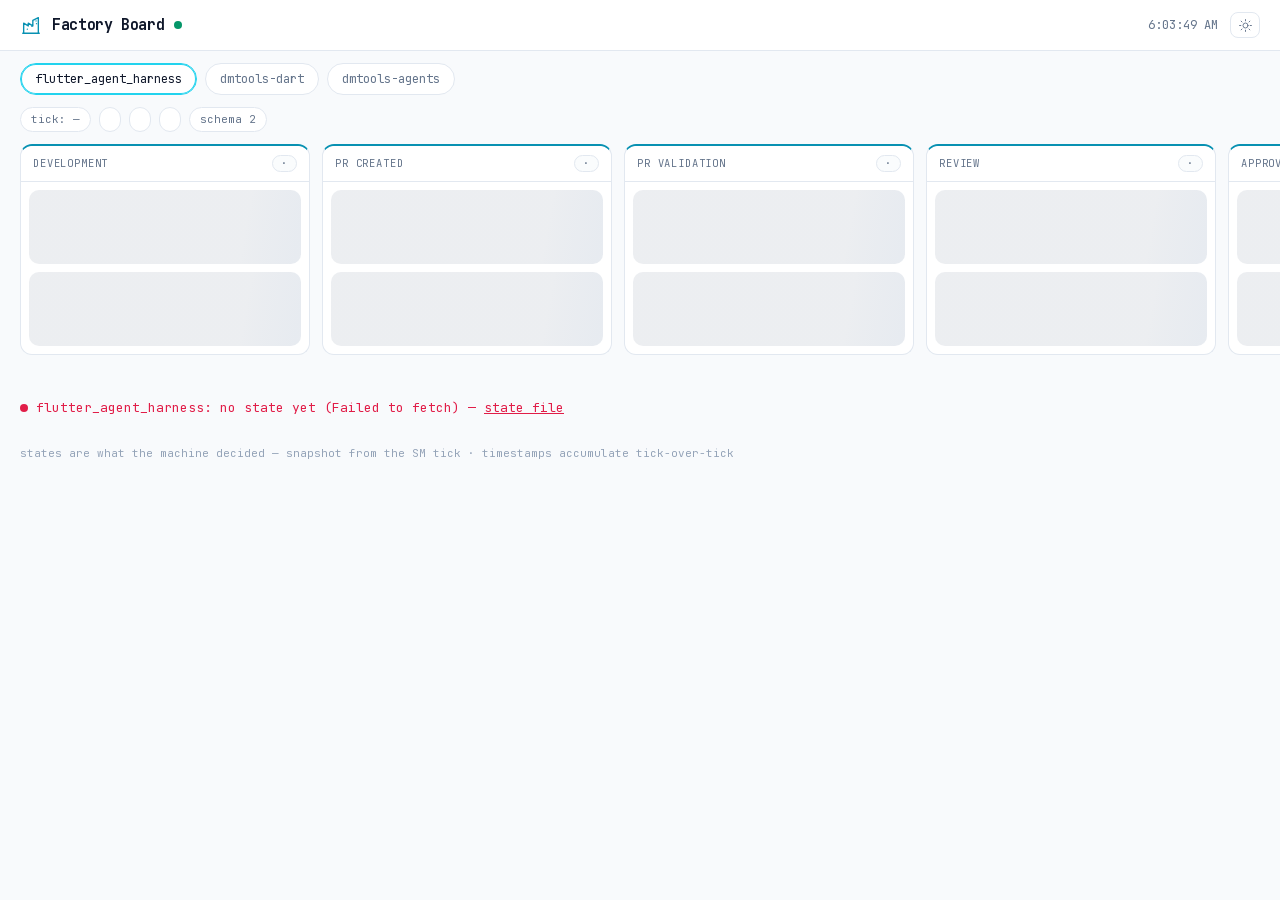
==== index.html @ 37149073 "Import Factory Board v3 from dmtools-agents (site/factory) Static zero-build board for the SM machin" ====
<!DOCTYPE html>
<html lang="en" data-theme="dark">
<head>
  <meta charset="UTF-8">
  <meta name="viewport" content="width=device-width, initial-scale=1.0">
  <title>Factory Board</title>
  <!--
    Factory Board v3 (owner 2026-10-03) — deploy anywhere (GitHub Pages,
    Cloudflare Pages, fa1.dev). Zero build, zero tokens: the board reads
    factory-state snapshots published by each factory's SM tick to its
    repo's `factory-data` branch (raw.githubusercontent CDN links).
    Schema 1, schema 2 and the v3 additions (card history, backlog,
    optional tokens) all render — additive schema, old snapshots never
    break it.

    v3 surfaces: readable per-lane summaries + progress bars, a click-to-
    open details drawer (state history, per-state timings, per-leg token
    table), and the issue backlog lanes fed by the same snapshots.

    v4 value stream (gh-769): the drawer's history renders as a phase rail
    (rework rounds collapse: 'PR created ×3', first pass vs rework time),
    validating splits CI wall-time from queue wait (checks.runStartedAt),
    every card names what happens next / what's blocking, token totals
    show on cards, and a board-level value-stream strip aggregates phases,
    rework and token spend. Stale snapshots announce themselves.

    DEPLOY:
      1. Copy this folder.
      2. Edit config.js — factories[] + lanes + backlogColumns (all knobs
         live there).
      3. Style: edit styles.css :root variables (or data-theme overrides).

    DEV: append ?fixture=visual-check/fixture.json to render a bundled
    sample snapshot (deterministic visual-check screenshots, no network);
    ?drawer=pr-817 deep-links the details drawer.
  -->
  <script>
    (function () {
      try {
        var t = new URLSearchParams(location.search).get('theme');
        if (t !== 'light' && t !== 'dark') {
          t = localStorage.getItem('fb-theme') ||
              (matchMedia('(prefers-color-scheme: light)').matches ? 'light' : 'dark');
        }
        document.documentElement.setAttribute('data-theme', t);
      } catch (e) {}
    })();
  </script>
  <link rel="stylesheet" href="styles.css">
</head>
<body>
  <header class="topbar">
    <div class="brand">
      <span class="logo" id="brand-logo" aria-hidden="true">
        <svg viewBox="0 0 24 24" width="22" height="22" fill="none"
             stroke="currentColor" stroke-width="1.5" stroke-linecap="round"
             stroke-linejoin="round">
          <path d="M3 21h18"></path>
          <path d="M4 21V10l5 3V10l5 3V7l6-3v17"></path>
          <path d="M17.5 7.5v0"></path>
          <circle cx="8" cy="16.5" r=".75" fill="currentColor" stroke="none"></circle>
          <circle cx="13" cy="13.5" r=".75" fill="currentColor" stroke="none"></circle>
          <circle cx="18" cy="10.5" r=".75" fill="currentColor" stroke="none"></circle>
        </svg>
      </span>
      <h1 id="brand-title">Factory Board</h1>
      <span class="live" id="live-dot" title="auto-refresh"></span>
    </div>
    <div class="topbar-right">
      <span class="clock" id="clock">—</span>
      <button class="theme-btn" id="theme-btn" title="toggle theme" aria-label="toggle theme">
        <svg class="icon-sun" viewBox="0 0 24 24" width="15" height="15" fill="none"
             stroke="currentColor" stroke-width="1.5" stroke-linecap="round">
          <circle cx="12" cy="12" r="4"></circle>
          <path d="M12 2.5v2M12 19.5v2M2.5 12h2M19.5 12h2M5 5l1.4 1.4M17.6 17.6L19 19M19 5l-1.4 1.4M6.4 17.6L5 19"></path>
        </svg>
        <svg class="icon-moon" viewBox="0 0 24 24" width="15" height="15" fill="none"
             stroke="currentColor" stroke-width="1.5" stroke-linecap="round"
             stroke-linejoin="round">
          <path d="M20.5 14.5A8.5 8.5 0 0 1 9.5 3.5a8.5 8.5 0 1 0 11 11z"></path>
        </svg>
      </button>
    </div>
  </header>

  <nav class="factory-tabs" id="factory-tabs" aria-label="factories"></nav>

  <main id="board">
    <section class="statusline" id="statusline" hidden>
      <span class="pill" id="tick-pill">tick: —</span>
      <span class="pill" id="counts-pill"></span>
      <span class="pill" id="backlog-pill"></span>
      <span class="pill" id="cost-pill" hidden title="model spend (14d)"></span>
      <span class="pill" id="repo-pill"></span>
      <span class="pill" id="schema-pill">schema 2</span>
    </section>
    <div class="lanes" id="lanes"></div>
    <section class="flow" id="flow" aria-label="value stream"></section>
    <section class="backlog" id="backlog" aria-label="issue backlog"></section>
    <p class="error" id="error" hidden></p>
  </main>

  <div class="drawer-backdrop" id="drawer-backdrop" hidden></div>
  <aside class="drawer" id="drawer" hidden aria-label="details drawer"
         role="dialog" aria-modal="false"></aside>

  <footer class="foot">
    <span id="foot-note">states are what the machine decided — snapshot from the SM tick · timestamps accumulate tick-over-tick</span>
  </footer>

  <script src="config.js"></script>
  <script src="steps.js"></script>
  <script src="flow.js"></script>
  <script src="app.js"></script>
</body>
</html>
---- styles.css ----
/* cyrillic-ext */
    @font-face { font-family: 'JetBrains Mono'; font-style: normal; font-weight: 400 800; font-display: swap;
      src: url([data-uri]) format('woff2');
      unicode-range: U+0460-052F, U+1C80-1C8A, U+20B4, U+2DE0-2DFF, U+A640-A69F, U+FE2E-FE2F; }
    /* cyrillic */
    @font-face { font-family: 'JetBrains Mono'; font-style: normal; font-weight: 400 800; font-display: swap;
      src: url([data-uri]) format('woff2');
      unicode-range: U+0301, U+0400-045F, U+0490-0491, U+04B0-04B1, U+2116; }
    /* greek */
    @font-face { font-family: 'JetBrains Mono'; font-style: normal; font-weight: 400 800; font-display: swap;
      src: url([data-uri]) format('woff2');
      unicode-range: U+0370-0377, U+037A-037F, U+0384-038A, U+038C, U+038E-03A1, U+03A3-03FF; }
    /* vietnamese */
    @font-face { font-family: 'JetBrains Mono'; font-style: normal; font-weight: 400 800; font-display: swap;
      src: url([data-uri]) format('woff2');
      unicode-range: U+0102-0103, U+0110-0111, U+0128-0129, U+0168-0169, U+01A0-01A1, U+01AF-01B0, U+0300-0301, U+0303-0304, U+0308-0309, U+0323, U+0329, U+1EA0-1EF9, U+20AB; }
    /* latin-ext */
    @font-face { font-family: 'JetBrains Mono'; font-style: normal; font-weight: 400 800; font-display: swap;
      src: url([data-uri]) format('woff2');
      unicode-range: U+0100-02BA, U+02BD-02C5, U+02C7-02CC, U+02CE-02D7, U+02DD-02FF, U+0304, U+0308, U+0329, U+1D00-1DBF, U+1E00-1E9F, U+1EF2-1EFF, U+2020, U+20A0-20AB, U+20AD-20C0, U+2113, U+2C60-2C7F, U+A720-A7FF; }
    /* latin */
    @font-face { font-family: 'JetBrains Mono'; font-style: normal; font-weight: 400 800; font-display: swap;
      src: url([data-uri]) format('woff2');
      unicode-range: U+0000-00FF, U+0131, U+0152-0153, U+02BB-02BC, U+02C6, U+02DA, U+02DC, U+0304, U+0308, U+0329, U+2000-206F, U+20AC, U+2122, U+2191, U+2193, U+2212, U+2215, U+FEFF, U+FFFD; }
/* Factory Board v2 — style. Design tokens mirror site/index.html (the
   slate palette, JetBrains Mono, pill radii): the board is part of the
   same product. Customize ONLY the :root variables (and the
   data-theme="light" overrides) to restyle for your site. */

:root, :root[data-theme="dark"] {
  --bg: #020617;
  --panel: rgba(15, 23, 42, 0.5);
  --panel-solid: #0f172a;
  --panel-2: rgba(15, 23, 42, 0.22);
  --text: #ffffff;
  --muted: #94a3b8;
  --dim: #475569;
  --line: #1e293b;
  --line-2: #334155;
  --accent: #22d3ee;

  --ok: #34d399;
  --bad: #fb7185;
  --run: #fbbf24;

  /* pipeline stage colors (mini timeline dots) */
  --st-dev: #22d3ee;
  --st-pr: #94a3b8;
  --st-rev: #a78bfa;
  --st-app: #fbbf24;
  --st-val: #fb923c;
  --st-mrg: #34d399;

  --card-shadow: 0 1px 3px rgba(0, 0, 0, .5);
  --sk: rgba(148, 163, 184, .08);
}
:root[data-theme="light"] {
  --bg: #f8fafc;
  --panel: #ffffff;
  --panel-solid: #ffffff;
  --panel-2: rgba(248, 250, 252, .65);
  --text: #0f172a;
  --muted: #64748b;
  --dim: #94a3b8;
  --line: #e2e8f0;
  --line-2: #cbd5e1;
  --accent: #0891b2;

  --ok: #059669;
  --bad: #e11d48;
  --run: #d97706;

  --st-dev: #0891b2;
  --st-pr: #64748b;
  --st-rev: #7c3aed;
  --st-app: #d97706;
  --st-val: #ea580c;
  --st-mrg: #059669;

  --card-shadow: 0 1px 2px rgba(31, 35, 40, .08);
  --sk: rgba(100, 116, 139, .12);
}

* { box-sizing: border-box; }
html { scrollbar-color: var(--line-2) transparent; }
body {
  margin: 0; background: var(--bg); color: var(--text);
  font: 13px/1.5 'JetBrains Mono', ui-monospace, SFMono-Regular, Menlo,
    Consolas, 'Liberation Mono', monospace;
  -webkit-font-smoothing: antialiased;
}

/* ── topbar ─────────────────────────────────────────────────────── */
.topbar {
  display: flex; align-items: center; justify-content: space-between;
  padding: 12px 20px; border-bottom: 1px solid var(--line);
  background: var(--panel-solid);
  position: sticky; top: 0; z-index: 20;
}
.brand { display: flex; align-items: center; gap: 10px; }
.logo { display: inline-flex; color: var(--accent); }
.brand h1 {
  font-size: 15px; margin: 0; font-weight: 700;
  letter-spacing: -0.025em; white-space: nowrap;
  overflow: hidden; text-overflow: ellipsis;
}
.live {
  width: 8px; height: 8px; border-radius: 50%; background: var(--ok);
  animation: pulse 2.4s infinite; flex: none;
}
@keyframes pulse { 0%, 100% { opacity: 1 } 50% { opacity: .35 } }
.topbar-right { display: flex; gap: 12px; align-items: center; color: var(--muted); }
.clock { font-size: 12px; font-variant-numeric: tabular-nums; }
.theme-btn {
  display: inline-flex; align-items: center; justify-content: center;
  background: none; border: 1px solid var(--line); color: var(--muted);
  border-radius: 8px; width: 30px; height: 26px; cursor: pointer;
}
.theme-btn:hover { color: var(--text); border-color: var(--line-2); }
:root[data-theme="dark"] .icon-sun { display: none; }
:root[data-theme="light"] .icon-moon { display: none; }

/* ── tabs ───────────────────────────────────────────────────────── */
.factory-tabs {
  display: flex; gap: 8px; padding: 12px 20px 0; flex-wrap: wrap;
  position: sticky; top: 51px; z-index: 19; background: var(--bg);
}
.tab {
  border: 1px solid var(--line); background: var(--panel-solid);
  color: var(--muted);
  padding: 6px 14px; border-radius: 999px; cursor: pointer;
  font: inherit; font-size: 12px; white-space: nowrap;
}
.tab:hover { color: var(--text); border-color: var(--line-2); }
.tab.on {
  color: var(--text); border-color: var(--accent);
  box-shadow: inset 0 0 0 1px var(--accent);
}

/* ── statusline ─────────────────────────────────────────────────── */
.statusline { display: flex; gap: 8px; padding: 12px 20px 0; flex-wrap: wrap; }
.pill {
  background: var(--panel-solid); border: 1px solid var(--line);
  color: var(--muted);
  border-radius: 999px; padding: 3px 10px; font-size: 11px;
}
.pill b { color: var(--run); font-weight: 700; }

/* ── lanes strip (gh-726) ───────────────────────────────────────── */
/* ONE horizontal strip, always: fixed compact lane width + horizontal
   scroll as the overflow strategy — never a wrapped lone lane, whatever
   the lane count or viewport (--lane-w is the deploy knob). */
.lanes {
  display: flex; gap: 12px; padding: 12px 20px 20px;
  overflow-x: auto; align-items: flex-start;
}
.lane {
  background: var(--panel); border: 1px solid var(--line);
  border-radius: 12px; flex: 0 0 var(--lane-w, 290px);
  /* min-width:auto (default) resolves to the widest card's nowrap
     min-content and blows the lane past --lane-w; 0 pins the width and
     lets the inner ellipsis/clamp rules handle long content. */
  min-width: 0;
  border-top: 2px solid var(--accent, var(--line-2));
}
.lane-head {
  display: flex; justify-content: space-between; align-items: center; gap: 8px;
  padding: 9px 12px; border-bottom: 1px solid var(--line);
  font-size: 10.5px; text-transform: uppercase; letter-spacing: .08em;
  color: var(--muted);
  position: sticky; top: 0;         /* stays visible while the lane scrolls */
  background: var(--panel-solid); border-radius: 12px 12px 0 0;
  z-index: 2;
}
.count {
  background: var(--panel-2); border: 1px solid var(--line);
  border-radius: 999px; padding: 0 8px; font-variant-numeric: tabular-nums;
}
.lane-body {
  padding: 8px; display: flex; flex-direction: column; gap: 8px;
  max-height: calc(100vh - 240px); overflow-y: auto;
}
.empty { color: var(--dim); text-align: center; padding: 18px 0; font-size: 12px; }

/* ── cards ──────────────────────────────────────────────────────── */
.card {
  display: block; background: var(--panel-solid); border: 1px solid var(--line);
  border-radius: 10px; padding: 9px 11px; color: var(--text);
  text-decoration: none; box-shadow: var(--card-shadow);
  transition: border-color .12s ease;
}
.card:hover { border-color: var(--accent); }
.card-top { display: flex; gap: 8px; align-items: baseline; min-width: 0; }
.pr { color: var(--accent); font-weight: 700; white-space: nowrap; }
.pos { color: var(--muted); font-size: 11px; }
.title {
  font-size: 12px; flex: 1 1 auto; min-width: 0;
  /* multi-line, not a one-line ellipsis: long issue titles must wrap
     inside the fixed lane (3-line clamp keeps the cards compact);
     overflow:hidden is REQUIRED — line-clamp paints the ellipsis but
     does not clip lines 4+ without it */
  display: -webkit-box; -webkit-box-orient: vertical; -webkit-line-clamp: 3;
  overflow: hidden; overflow-wrap: anywhere;
}
.age {
  color: var(--muted); font-size: 11px; white-space: nowrap; flex: none;
  border: 1px solid var(--line); border-radius: 999px; padding: 0 7px;
  font-variant-numeric: tabular-nums; cursor: help;
}
.labels { margin-top: 6px; display: flex; flex-wrap: wrap; gap: 4px; }
.lbl {
  font-size: 10px; color: var(--muted); border: 1px solid var(--line);
  border-radius: 999px; padding: 0 7px; max-width: 100%;
  /* no ellipsis: overflow-wrap:anywhere means content always fits by
     wrapping mid-token, so truncation can never trigger (review note) */
  overflow-wrap: anywhere;
}
.lbl.hot {
  color: var(--text); border-color: var(--st-rev);
  background: color-mix(in srgb, var(--st-rev) 10%, transparent);
}
.meta {
  margin-top: 6px; display: flex; gap: 10px; align-items: center;
  color: var(--muted); font-size: 11px; flex-wrap: wrap;
  overflow-wrap: anywhere;
}
.checks { display: flex; gap: 6px; align-items: center; }
.dot { width: 8px; height: 8px; border-radius: 50%; display: inline-block; flex: none; }
.dot.ok { background: var(--ok); }
.dot.bad { background: var(--bad); }
.dot.run { background: var(--run); animation: pulse 1.6s infinite; }

/* ── labeled stepper (gh-726): named stages, colored by state ───── */
.stepper { display: flex; margin-top: 8px; }
.step {
  flex: 1; min-width: 0; position: relative;
  display: flex; flex-direction: column; align-items: center; gap: 3px;
}
/* connector: from the previous node's center to this one */
.step::before {
  content: ''; position: absolute; top: 4px; left: -50%; width: 50%;
  height: 2px; background: var(--line-2);
}
.step:first-child::before { display: none; }
.step-dot {
  width: 8px; height: 8px; border-radius: 50%; flex: none;
  background: var(--line-2);
}
.step-name {
  font-size: 8.5px; line-height: 1; letter-spacing: .02em;
  color: var(--dim); max-width: 100%;
  overflow: hidden; text-overflow: ellipsis; white-space: nowrap;
}
/* done — solid; the connector behind a done node reads as progress */
.step.st-done::before { background: var(--ok); }
.step.st-done .step-dot { background: var(--ok); }
.step.st-done .step-name { color: var(--muted); }
/* current — highlighted, pulsing */
.step.st-current .step-dot {
  background: var(--accent); animation: pulse 1.6s infinite;
}
.step.st-current .step-name { color: var(--text); font-weight: 700; }
/* pending — dim outline, no fill */
.step.st-pending .step-dot {
  background: transparent; border: 1.5px solid var(--dim);
}
/* failed — red, unmissable */
.step.st-failed .step-dot { background: var(--bad); }
.step.st-failed .step-name { color: var(--bad); font-weight: 700; }

/* ── v3 lane summary + progress bar ─────────────────────────────── */
.lane-sum {
  padding: 6px 12px 0; color: var(--muted); font-size: 10.5px;
  white-space: nowrap; overflow: hidden; text-overflow: ellipsis;
}
.lane-sum b { color: var(--text); font-size: 11.5px; }
.lane-sum .s-done { color: var(--ok); }
.lane-sum .s-inflight { color: var(--accent); }
.lane-sum .s-queued { color: var(--muted); }
.lane-sum .s-blocked { color: var(--bad); }
.lane-bar {
  display: flex; gap: 2px; height: 3px; margin: 6px 12px 0;
  border-radius: 2px; overflow: hidden;
}
.lane-bar .seg { display: block; min-width: 4px; }
.seg-done { background: var(--ok); }
.seg-inflight { background: var(--accent); }
.seg-queued { background: var(--line-2); }
.seg-blocked { background: var(--bad); }
.lane-blocked { border-top-color: var(--bad) !important; }
.lbl-blocked {
  color: var(--bad); border-color: var(--bad);
  background: color-mix(in srgb, var(--bad) 10%, transparent);
}

/* ── v3 backlog section ─────────────────────────────────────────── */
.backlog { padding: 0 20px 20px; }
.backlog-title {
  margin: 4px 0 10px; font-size: 11px; font-weight: 700;
  text-transform: uppercase; letter-spacing: .08em; color: var(--muted);
}
.backlog-cols {
  display: grid; gap: 12px;
  grid-template-columns: repeat(4, minmax(230px, 1fr));
  overflow-x: auto; align-items: start;
}
@media (min-width: 1600px) {
  .backlog-cols { grid-template-columns: repeat(4, 1fr); }
}
@media (max-width: 720px) { .backlog { padding: 0 12px 16px; } }

/* ── v3 details drawer ──────────────────────────────────────────── */
.drawer-backdrop {
  position: fixed; inset: 0; background: rgba(0, 0, 0, .45);
  z-index: 40;
}
.drawer {
  position: fixed; top: 0; right: 0; bottom: 0; width: min(430px, 94vw);
  background: var(--panel-solid); border-left: 1px solid var(--line);
  box-shadow: -12px 0 32px rgba(0, 0, 0, .35);
  z-index: 41; overflow-y: auto;
}
.drawer-inner { padding: 16px 18px 24px; }
.drawer-titleline {
  display: flex; align-items: baseline; gap: 8px; margin-bottom: 10px;
}
.drawer-title {
  font-size: 13px; font-weight: 700; flex: 1 1 auto; min-width: 0;
  overflow-wrap: anywhere;
}
.drawer-x {
  flex: none; background: none; border: 1px solid var(--line);
  color: var(--muted); border-radius: 8px; width: 26px; height: 24px;
  cursor: pointer; font: inherit; font-size: 14px; line-height: 1;
}
.drawer-x:hover { color: var(--text); border-color: var(--line-2); }
.drawer-attrs {
  display: flex; flex-wrap: wrap; gap: 6px; align-items: center;
  margin-bottom: 8px;
}
.pill-state {
  color: var(--accent); border-color: var(--accent); font-weight: 700;
}
.pill-link { color: var(--text); text-decoration: none; }
.pill-link:hover { border-color: var(--accent); color: var(--accent); }
.drawer-sec { margin-top: 18px; }
.drawer-sec h3 {
  margin: 0 0 8px; font-size: 10.5px; font-weight: 700;
  text-transform: uppercase; letter-spacing: .08em; color: var(--muted);
}
.drawer-empty { color: var(--dim); margin: 4px 0; font-size: 12px; }
.hist-row {
  display: grid; grid-template-columns: 1fr auto; gap: 2px 10px;
  padding: 6px 0; border-bottom: 1px dashed var(--line);
}
.hist-state { font-weight: 700; font-size: 12px; }
.hist-time { color: var(--muted); font-size: 11px; grid-column: 1 / -1; }
.hist-ago { color: var(--dim); }
.hist-dur {
  display: flex; align-items: center; gap: 8px; grid-column: 1 / -1;
}
.hist-bar {
  flex: 1 1 auto; height: 4px; background: var(--panel-2);
  border-radius: 2px; overflow: hidden; min-width: 40px;
}
.hist-fill { display: block; height: 100%; background: var(--accent); }
.hist-durnum {
  flex: none; color: var(--text); font-size: 11px;
  font-variant-numeric: tabular-nums; min-width: 44px; text-align: right;
}
.tok-table { width: 100%; border-collapse: collapse; font-size: 11.5px; }
.tok-table th {
  text-align: left; color: var(--muted); font-weight: 400;
  border-bottom: 1px solid var(--line); padding: 3px 6px 3px 0;
}
.tok-table td { padding: 4px 6px 4px 0; border-bottom: 1px dashed var(--line); }
.tok-table .num { text-align: right; font-variant-numeric: tabular-nums; }
.tok-table th.num { text-align: right; }
.tok-total td { border-bottom: none; color: var(--text); }

/* ── skeleton + error ───────────────────────────────────────────── */
.sk {
  background: linear-gradient(100deg, var(--sk) 40%,
    color-mix(in srgb, var(--sk) 50%, var(--line)) 50%, var(--sk) 60%);
  background-size: 200% 100%;
  animation: shimmer 1.4s infinite linear;
  border-radius: 10px;
}
.card-sk { height: 74px; }
@keyframes shimmer { to { background-position: -200% 0; } }
.error {
  color: var(--bad); padding: 10px 20px; display: flex; gap: 8px;
  align-items: baseline;
}
.error a { color: inherit; }
.err-dot {
  width: 8px; height: 8px; border-radius: 50%; background: var(--bad);
  display: inline-block; flex: none; align-self: center;
}
.foot { color: var(--dim); font-size: 11px; padding: 4px 20px 18px; }

@media (max-width: 720px) {
  .brand h1 { font-size: 13px; }
  .lanes { padding: 10px 12px 16px; }
  .statusline, .factory-tabs { padding-left: 12px; padding-right: 12px; }
  .factory-tabs { top: 49px; }
}

/* ── v4 value stream (gh-769) ──────────────────────────────────────────── */
/* stale snapshot: a stalled SM tick must never masquerade as repo reality */
.pill.stale {
  color: var(--bad); border-color: var(--bad); font-weight: 700;
  animation: pulse 1.6s infinite;
}
/* CI wall-time vs queue wait on validating cards */
.ciwait { color: var(--muted); white-space: nowrap; }
.ciwait b { color: var(--st-val); font-weight: 700; }
/* Σ token chip on cards — token-reporting factories visible w/o the drawer */
.tok { color: var(--muted); white-space: nowrap; font-variant-numeric: tabular-nums; }
/* per-card "what happens next / what's blocking" */
.next {
  margin-top: 7px; display: flex; gap: 6px; align-items: baseline;
  font-size: 11px; color: var(--dim); min-width: 0;
}
.next .nx-arrow { flex: none; }
.next .nx-next { color: var(--muted); font-weight: 700; }
.next.blocking .nx-next { color: var(--run); }
.next.blocking .nx-detail { color: var(--run); }
.next.blocked .nx-next, .next.blocked .nx-detail { color: var(--bad); }
.next .nx-detail { color: var(--dim); white-space: nowrap; overflow: hidden; text-overflow: ellipsis; }
/* drawer phase rail: round counts + rework badge */
.hist-x { color: var(--accent); font-weight: 700; font-size: 10.5px; }
.hist-rw {
  grid-column: 1 / -1; color: var(--run); font-size: 10.5px;
  padding-left: 2px;
}
/* drawer value-stream rows */
.vs-row { display: flex; gap: 10px; font-size: 11.5px; padding: 2.5px 0; }
.vs-k {
  flex: none; width: 82px; color: var(--dim);
  text-transform: uppercase; letter-spacing: .06em; font-size: 10px;
  padding-top: 2px;
}
.vs-v { color: var(--muted); min-width: 0; }
.vs-v b { color: var(--text); }
/* board-level value-stream strip */
.flow { padding: 14px 20px 0; }
.flow.hidden { display: none; }
.flow-title {
  margin: 0 0 7px; font-size: 10.5px; letter-spacing: .14em;
  text-transform: uppercase; color: var(--dim);
}
.flow-chips { display: flex; flex-wrap: wrap; gap: 6px; }
.flow-chip {
  border: 1px solid var(--line); border-radius: 8px; padding: 3px 9px;
  font-size: 11px; color: var(--muted); background: var(--panel-2);
  white-space: nowrap;
}
.flow-chip b { color: var(--text); font-weight: 700; }
.flow-chip.rw b { color: var(--run); }
.flow-chip .fc-next { color: var(--accent); font-weight: 700; }
.flow-chip.fc-up { border-color: var(--accent); }

@media (max-width: 720px) {
  .flow { padding: 10px 12px 0; }
}
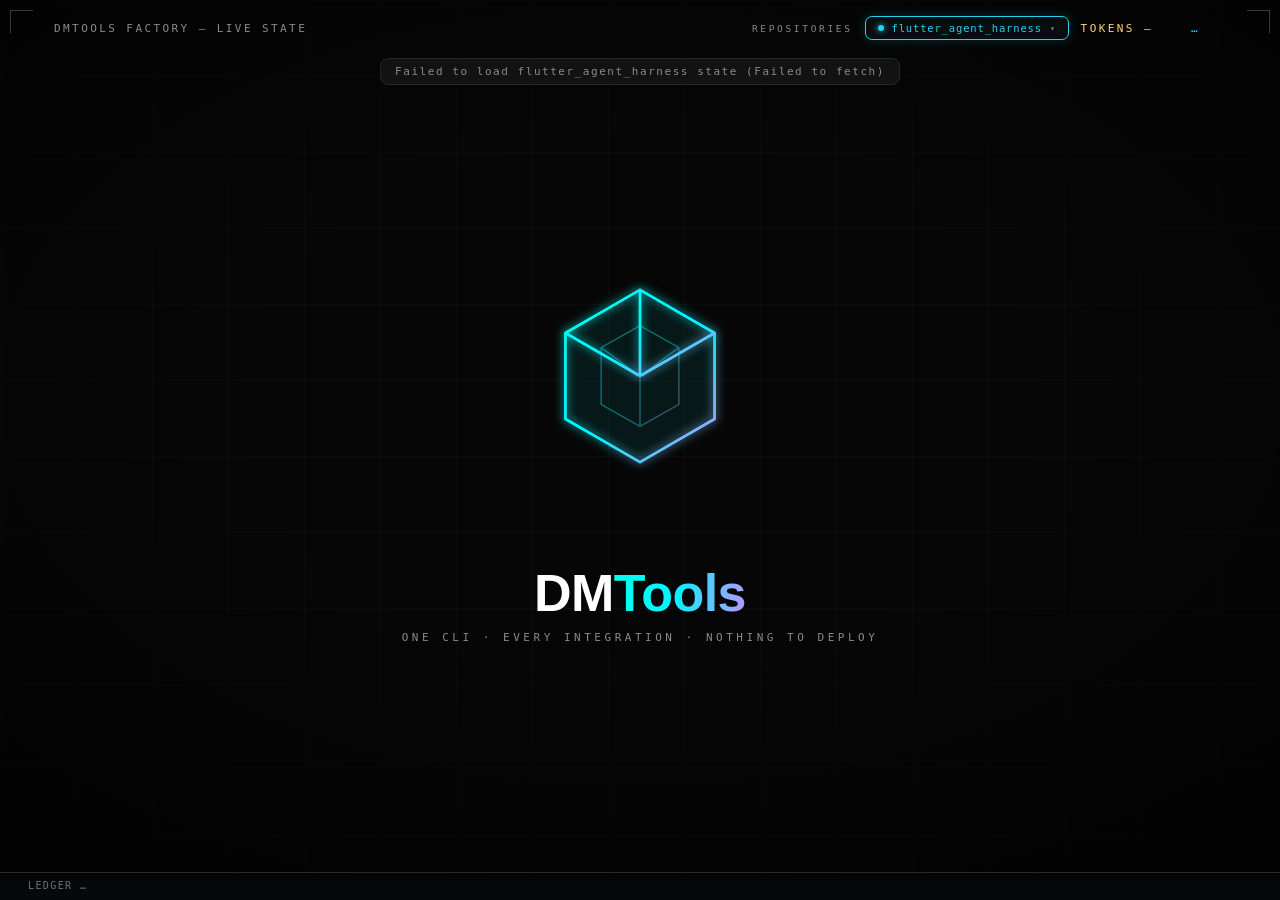
==== commit 8281be7f: "feat: make the proto board the landing page — old board preserved at /board.html" ====
--- a/index.html
+++ b/index.html
@@ -1,116 +1,124 @@
 <!DOCTYPE html>
-<html lang="en" data-theme="dark">
+<html lang="en">
 <head>
   <meta charset="UTF-8">
   <meta name="viewport" content="width=device-width, initial-scale=1.0">
-  <title>Factory Board</title>
+  <title>DMTools Factory — Proto Board</title>
   <!--
-    Factory Board v3 (owner 2026-10-03) — deploy anywhere (GitHub Pages,
-    Cloudflare Pages, fa1.dev). Zero build, zero tokens: the board reads
-    factory-state snapshots published by each factory's SM tick to its
-    repo's `factory-data` branch (raw.githubusercontent CDN links).
-    Schema 1, schema 2 and the v3 additions (card history, backlog,
-    optional tokens) all render — additive schema, old snapshots never
-    break it.
-
-    v3 surfaces: readable per-lane summaries + progress bars, a click-to-
-    open details drawer (state history, per-state timings, per-leg token
-    table), and the issue backlog lanes fed by the same snapshots.
-
-    v4 value stream (gh-769): the drawer's history renders as a phase rail
-    (rework rounds collapse: 'PR created ×3', first pass vs rework time),
-    validating splits CI wall-time from queue wait (checks.runStartedAt),
-    every card names what happens next / what's blocking, token totals
-    show on cards, and a board-level value-stream strip aggregates phases,
-    rework and token spend. Stale snapshots announce themselves.
-
-    DEPLOY:
-      1. Copy this folder.
-      2. Edit config.js — factories[] + lanes + backlogColumns (all knobs
-         live there).
-      3. Style: edit styles.css :root variables (or data-theme overrides).
-
-    DEV: append ?fixture=visual-check/fixture.json to render a bundled
-    sample snapshot (deterministic visual-check screenshots, no network);
-    ?drawer=pr-817 deep-links the details drawer.
+    Proto board (v5 of the factory board line, ported from the dm.ai landing
+    prototype). Zero build for the page itself: js/proto-board.js is an
+    esbuild bundle of js/proto-src/*.ts — rebuild with
+      npx esbuild js/proto-src/proto-board.ts --bundle --format=esm --outfile=js/proto-board.js
+    Sources kept in js/proto-src/ (boardStats has the pure helpers + vitest tests upstream).
+    Reads the same factory-data snapshots as index.html; adds ledger, dwell
+    analytics, flow/timeline modals and the 30d merged archive dashboard.
   -->
-  <script>
-    (function () {
-      try {
-        var t = new URLSearchParams(location.search).get('theme');
-        if (t !== 'light' && t !== 'dark') {
-          t = localStorage.getItem('fb-theme') ||
-              (matchMedia('(prefers-color-scheme: light)').matches ? 'light' : 'dark');
-        }
-        document.documentElement.setAttribute('data-theme', t);
-      } catch (e) {}
-    })();
-  </script>
-  <link rel="stylesheet" href="styles.css">
+  <link rel="stylesheet" href="./proto.css">
 </head>
 <body>
-  <header class="topbar">
-    <div class="brand">
-      <span class="logo" id="brand-logo" aria-hidden="true">
-        <svg viewBox="0 0 24 24" width="22" height="22" fill="none"
-             stroke="currentColor" stroke-width="1.5" stroke-linecap="round"
-             stroke-linejoin="round">
-          <path d="M3 21h18"></path>
-          <path d="M4 21V10l5 3V10l5 3V7l6-3v17"></path>
-          <path d="M17.5 7.5v0"></path>
-          <circle cx="8" cy="16.5" r=".75" fill="currentColor" stroke="none"></circle>
-          <circle cx="13" cy="13.5" r=".75" fill="currentColor" stroke="none"></circle>
-          <circle cx="18" cy="10.5" r=".75" fill="currentColor" stroke="none"></circle>
-        </svg>
+<section class="board" id="board">
+    <div class="board__grid" aria-hidden="true"></div>
+    <div class="board__vignette" aria-hidden="true"></div>
+
+    <header class="board__hud">
+      <span class="board__hudLabel">DMTOOLS FACTORY — LIVE STATE</span>
+      <span class="board__hudRight">
+        <span class="board__hudRepo">REPOSITORIES</span>
+        <div class="board__select" id="factory-select">
+          <button class="board__selectBtn" id="factory-btn" type="button" aria-haspopup="listbox" aria-expanded="false">
+            <span class="board__selectDot" id="factory-btn-dot"></span>
+            <span id="factory-btn-name">…</span>
+            <span class="board__selectCaret">▾</span>
+          </button>
+          <div class="board__selectMenu" id="factory-menu" hidden>
+            <input class="board__selectSearch" id="factory-search" type="text" placeholder="Search repositories…" autocomplete="off" spellcheck="false" />
+            <ul class="board__selectList" id="factory-list" role="listbox" aria-label="Repositories"></ul>
+          </div>
+        </div>
+        <span class="board__hudSeq board__hudTokens" id="token-totals" title="Token spend across all cards · read = prompt + cache, write = completion">TOKENS —</span>
+        <span class="board__hudSeq" id="tick-status">…</span>
       </span>
-      <h1 id="brand-title">Factory Board</h1>
-      <span class="live" id="live-dot" title="auto-refresh"></span>
+    </header>
+    <div class="board__ledger" id="factory-ledger" role="status">LEDGER …</div>
+
+    <div class="board__status" id="load-status" role="status">Loading factory states…</div>
+
+    <svg class="board__wires" id="wires" aria-hidden="true"></svg>
+
+    <div class="board__cube" id="cube">
+      <svg viewBox="0 0 200 200" width="210" height="210" role="img" aria-label="DMTools cube mark">
+        <defs>
+          <linearGradient id="cubeGrad" x1="0" y1="0" x2="1" y2="1">
+            <stop offset="0" stop-color="#00FFF0" />
+            <stop offset="0.5" stop-color="#00F6FF" />
+            <stop offset="1" stop-color="#B896FF" />
+          </linearGradient>
+          <filter id="cubeGlow" x="-40%" y="-40%" width="180%" height="180%">
+            <feGaussianBlur stdDeviation="4.5" result="b" />
+            <feMerge><feMergeNode in="b" /><feMergeNode in="SourceGraphic" /></feMerge>
+          </filter>
+        </defs>
+        <g stroke="url(#cubeGrad)" stroke-width="2.6" fill="none" stroke-linejoin="round" filter="url(#cubeGlow)">
+          <path d="M100 18 L171 59 L171 141 L100 182 L29 141 L29 59 Z" fill="rgba(0,246,255,0.035)" />
+          <path d="M100 100 L100 18 M100 100 L171 59 M100 100 L29 59" />
+          <path d="M100 100 L100 182" opacity="0.55" />
+        </g>
+        <g stroke="url(#cubeGrad)" stroke-width="1.4" fill="none" opacity="0.38" stroke-linejoin="round">
+          <path d="M100 52 L137 73 L137 127 L100 148 L63 127 L63 73 Z" />
+          <path d="M100 100 L100 52 M100 100 L137 73 M100 100 L63 73 M100 100 L100 148" />
+        </g>
+      </svg>
     </div>
-    <div class="topbar-right">
-      <span class="clock" id="clock">—</span>
-      <button class="theme-btn" id="theme-btn" title="toggle theme" aria-label="toggle theme">
-        <svg class="icon-sun" viewBox="0 0 24 24" width="15" height="15" fill="none"
-             stroke="currentColor" stroke-width="1.5" stroke-linecap="round">
-          <circle cx="12" cy="12" r="4"></circle>
-          <path d="M12 2.5v2M12 19.5v2M2.5 12h2M19.5 12h2M5 5l1.4 1.4M17.6 17.6L19 19M19 5l-1.4 1.4M6.4 17.6L5 19"></path>
-        </svg>
-        <svg class="icon-moon" viewBox="0 0 24 24" width="15" height="15" fill="none"
-             stroke="currentColor" stroke-width="1.5" stroke-linecap="round"
-             stroke-linejoin="round">
-          <path d="M20.5 14.5A8.5 8.5 0 0 1 9.5 3.5a8.5 8.5 0 1 0 11 11z"></path>
-        </svg>
-      </button>
+
+    <div class="board__caption">
+      <p class="board__wordmark">DM<span>Tools</span></p>
+      <p class="board__tagline">ONE CLI · EVERY INTEGRATION · NOTHING TO DEPLOY</p>
     </div>
-  </header>
 
-  <nav class="factory-tabs" id="factory-tabs" aria-label="factories"></nav>
+    <ul class="board__mobileLanes" id="mobile-lanes"></ul>
 
-  <main id="board">
-    <section class="statusline" id="statusline" hidden>
-      <span class="pill" id="tick-pill">tick: —</span>
-      <span class="pill" id="counts-pill"></span>
-      <span class="pill" id="backlog-pill"></span>
-      <span class="pill" id="cost-pill" hidden title="model spend (14d)"></span>
-      <span class="pill" id="repo-pill"></span>
-      <span class="pill" id="schema-pill">schema 2</span>
-    </section>
-    <div class="lanes" id="lanes"></div>
-    <section class="flow" id="flow" aria-label="value stream"></section>
-    <section class="backlog" id="backlog" aria-label="issue backlog"></section>
-    <p class="error" id="error" hidden></p>
-  </main>
+    <div class="phaseModal" id="phase-modal" role="dialog" aria-modal="true" aria-labelledby="lane-title" hidden>
+      <div class="phaseModal__backdrop" data-close></div>
+      <div class="phaseModal__panel">
+        <button class="phaseModal__close" type="button" data-close aria-label="Close">✕</button>
 
-  <div class="drawer-backdrop" id="drawer-backdrop" hidden></div>
-  <aside class="drawer" id="drawer" hidden aria-label="details drawer"
-         role="dialog" aria-modal="false"></aside>
+        <div id="lane-view">
+          <p class="phaseModal__eyebrow" id="lane-eyebrow"></p>
+          <h2 class="phaseModal__title" id="lane-title"></h2>
+          <p class="phaseModal__summary" id="lane-summary"></p>
+          <div class="laneAvg" id="lane-avg" hidden></div>
+          <p class="phaseModal__sectionLabel">Tickets in this lane</p>
+          <div class="phaseModal__tickets" id="lane-tickets"></div>
+        </div>
 
-  <footer class="foot">
-    <span id="foot-note">states are what the machine decided — snapshot from the SM tick · timestamps accumulate tick-over-tick</span>
-  </footer>
-
-  <script src="config.js"></script>
-  <script src="steps.js"></script>
-  <script src="flow.js"></script>
-  <script src="app.js"></script>
+        <div id="ticket-view" hidden>
+          <button class="phaseModal__back" type="button" id="ticket-back">← Back to lane</button>
+          <p class="phaseModal__eyebrow" id="ticket-eyebrow"></p>
+          <h2 class="phaseModal__title" id="ticket-title"></h2>
+          <div class="phaseModal__chips" id="ticket-chips"></div>
+          <div class="tkGrid">
+            <div class="tkGrid__main">
+              <p class="phaseModal__sectionLabel">Flow · phases aggregated</p>
+              <div id="ticket-flow"></div>
+              <p class="phaseModal__sectionLabel">Timeline · to scale</p>
+              <div id="ticket-timeline"></div>
+              <details class="tkRaw" id="ticket-raw">
+                <summary>Raw history</summary>
+                <ul class="phaseModal__history" id="ticket-history"></ul>
+              </details>
+            </div>
+            <aside class="tkGrid__side">
+              <p class="phaseModal__sectionLabel">Value stream</p>
+              <dl class="phaseModal__stats" id="ticket-stats"></dl>
+              <p class="phaseModal__sectionLabel">Token spend</p>
+              <div id="ticket-tokens"></div>
+              <a class="phaseModal__gh" id="ticket-gh" target="_blank" rel="noopener">Open on GitHub ↗</a>
+            </aside>
+          </div>
+        </div>
+      </div>
+    </div>
+  </section>
+  <script type="module" src="./js/proto-board.js"></script>
 </body>
 </html>
--- a/proto.css
+++ b/proto.css
@@ -0,0 +1,278 @@
+:root {
+  --canvas: #060606; --surface: #161616; --surface-alt: #1C1C1C;
+  --text: #FFFFFF; --muted: #E4E4E4; --faint: #8A8A8A;
+  --hairline: #2A2A2A; --hairline-strong: #3A3A3A;
+  --sea: #00F6FF; --mint: #00FFF0; --lilac: #B896FF; --sky: #7BA8FF;
+  --grad: linear-gradient(96deg, var(--mint) 0%, var(--sea) 46%, var(--lilac) 100%);
+  --node-ai-fill: #17121F; --node-ai-line: #B896FF; --node-ai-text: #CDB4FF;
+  --node-sys-fill: #0B191D; --node-sys-line: #00F6FF; --node-sys-text: #86EEF8;
+  --font: 'Source Sans 3', 'Source Sans Pro', Arial, Helvetica, sans-serif;
+  --mono: 'JetBrains Mono', 'SFMono-Regular', Consolas, Menlo, monospace;
+  --ease: cubic-bezier(0.22, 0.61, 0.36, 1);
+}
+html, body { margin: 0; background: var(--canvas); color: var(--text); }
+
+/* Circuit-hero prototype styles — factory board on the landing Night tokens. */
+
+.board { position: relative; min-height: 100vh; overflow: hidden; background: var(--canvas); color: var(--text); font-family: var(--font); }
+.board__grid { position: absolute; inset: 0; background-image: linear-gradient(rgba(255,255,255,0.028) 1px, transparent 1px), linear-gradient(90deg, rgba(255,255,255,0.028) 1px, transparent 1px); background-size: 76px 76px; mask-image: radial-gradient(ellipse 90% 85% at 50% 45%, black 30%, transparent 100%); -webkit-mask-image: radial-gradient(ellipse 90% 85% at 50% 45%, black 30%, transparent 100%); }
+.board__vignette { position: absolute; inset: 0; background: radial-gradient(ellipse 72% 62% at 50% 44%, transparent 42%, rgba(0,0,0,0.52) 100%); pointer-events: none; }
+
+.board__hud { position: absolute; top: 0; left: 0; right: 0; display: flex; align-items: center; justify-content: space-between; gap: 16px; padding: 16px 28px 0; font-family: var(--mono); font-size: 11px; letter-spacing: 0.22em; color: var(--faint); z-index: 5; }
+.board__hud::before, .board__hud::after { content: ''; position: absolute; top: 10px; width: 22px; height: 22px; border: 1px solid var(--hairline-strong); }
+.board__hud::before { left: 10px; border-right: 0; border-bottom: 0; }
+.board__hud::after { right: 10px; border-left: 0; border-bottom: 0; }
+.board__hudLabel { padding-left: 26px; white-space: nowrap; }
+.board__hudRight { display: flex; align-items: center; gap: 12px; padding-right: 26px; }
+.board__hudRepo { font-size: 9.5px; letter-spacing: 0.28em; color: var(--faint); }
+.board__hudSeq { color: var(--sea); white-space: nowrap; }
+.board__hudSeq.is-stale { color: #ffb454; }
+
+.board__tabs { display: flex; gap: 6px; }
+.board__tab {
+  font-family: var(--mono); font-size: 10.5px; letter-spacing: 0.08em;
+  color: var(--faint); background: none; border: 1px solid #23282b; border-radius: 7px;
+  padding: 4px 10px; cursor: pointer; transition: color 160ms ease, border-color 160ms ease, box-shadow 160ms ease;
+}
+.board__tab:hover { color: var(--text); border-color: var(--hairline-strong); }
+.board__tab.is-active { color: var(--accent); border-color: var(--accent); box-shadow: 0 0 12px color-mix(in srgb, var(--accent) 25%, transparent); }
+
+/* Repository dropdown with quick search */
+.board__select { position: relative; }
+.board__selectBtn {
+  display: inline-flex; align-items: center; gap: 8px;
+  font-family: var(--mono); font-size: 10.5px; letter-spacing: 0.08em;
+  color: var(--accent, #22d3ee); background: rgba(10, 16, 18, 0.8);
+  border: 1px solid var(--accent, #22d3ee); border-radius: 7px;
+  padding: 5px 12px; cursor: pointer; min-width: 190px; text-align: left;
+  box-shadow: 0 0 12px color-mix(in srgb, var(--accent, #22d3ee) 20%, transparent);
+}
+.board__selectBtn:hover { filter: brightness(1.15); }
+.board__selectDot { width: 6px; height: 6px; border-radius: 50%; background: var(--accent, #22d3ee); flex: none; }
+.board__selectCaret { margin-left: auto; color: var(--faint); font-size: 8px; }
+.board__selectMenu {
+  position: absolute; top: calc(100% + 6px); right: 0; z-index: 60;
+  width: 300px; padding: 8px;
+  background: rgba(8, 13, 15, 0.97); border: 1px solid #2a3236; border-radius: 10px;
+  box-shadow: 0 18px 44px rgba(0, 0, 0, 0.6);
+}
+.board__selectSearch {
+  width: 100%; box-sizing: border-box; margin-bottom: 6px;
+  font-family: var(--mono); font-size: 11px; letter-spacing: 0.06em;
+  color: var(--text); background: #0a1012; border: 1px solid #23282b; border-radius: 7px;
+  padding: 7px 10px; outline: none;
+}
+.board__selectSearch:focus { border-color: var(--accent, #22d3ee); }
+.board__selectList { list-style: none; margin: 0; padding: 0; max-height: 240px; overflow-y: auto; }
+.board__selectOpt {
+  display: flex; width: 100%; align-items: center; gap: 9px;
+  font-family: var(--mono); font-size: 11px; letter-spacing: 0.06em;
+  color: var(--text); background: none; border: 0; border-radius: 7px;
+  padding: 8px 10px; cursor: pointer; text-align: left;
+}
+.board__selectOpt.is-hl { background: rgba(255, 255, 255, 0.06); }
+.board__selectOpt.is-active { color: var(--accent, #22d3ee); }
+.board__selectName { overflow: hidden; text-overflow: ellipsis; white-space: nowrap; }
+.board__selectMark { margin-left: auto; font-size: 8.5px; color: var(--sea); opacity: 0.75; flex: none; }
+.board__selectEmpty { font-family: var(--mono); font-size: 10.5px; color: var(--faint); padding: 10px; }
+
+/* Merged archive (beyond the 24h snapshot window) */
+.arcBox { margin-top: 14px; padding-top: 12px; border-top: 1px solid #1d2427; grid-column: 1 / -1; }
+.arcBox__head { font-family: var(--mono); font-size: 9.5px; letter-spacing: 0.22em; color: var(--faint); margin-bottom: 8px; }
+.arcBox__body { font-family: var(--mono); font-size: 10.5px; color: var(--faint); }
+.arcDash { display: flex; gap: 24px; align-items: flex-end; flex-wrap: wrap; margin: 4px 0 12px; }
+.arcSpark { display: flex; align-items: flex-end; gap: 2px; height: 46px; flex: 1; min-width: 260px; }
+.arcSpark__bar { flex: 1; min-height: 2px; border-radius: 2px 2px 0 0; background: linear-gradient(180deg, rgba(0,246,255,0.75), rgba(0,120,140,0.45)); }
+.arcSpark__bar.is-best { background: linear-gradient(180deg, rgba(184,150,255,0.95), rgba(90,60,180,0.6)); }
+.arcSpark__axis { display: flex; justify-content: space-between; font-family: var(--mono); font-size: 8.5px; color: var(--faint); margin-top: 4px; }
+.arcChips { display: flex; flex-wrap: wrap; gap: 8px; }
+.arcChip { border: 1px solid var(--hairline-strong); border-radius: 8px; padding: 5px 10px; background: rgba(255,255,255,0.02); }
+.arcChip__k { display: block; font-family: var(--mono); font-size: 8.5px; letter-spacing: 0.14em; text-transform: uppercase; color: var(--faint); }
+.arcChip__v { display: block; margin-top: 2px; font-family: var(--mono); font-size: 13px; color: #fff; }
+.arcList { display: flex; flex-direction: column; max-height: 38vh; overflow-y: auto; padding-right: 4px; }
+.arcRow {
+  display: flex; gap: 10px; align-items: baseline;
+  padding: 6px 4px; border-radius: 6px; text-decoration: none;
+  color: var(--text); font-size: 12.5px;
+}
+.arcRow:hover { background: rgba(255, 255, 255, 0.05); }
+.arcRow__id { font-family: var(--mono); font-size: 10px; color: var(--accent, #22d3ee); flex: none; min-width: 38px; }
+.arcRow__title { overflow: hidden; text-overflow: ellipsis; white-space: nowrap; flex: 1; }
+.arcRow__when { font-family: var(--mono); font-size: 9.5px; color: var(--faint); flex: none; }
+
+.board__status {
+  position: absolute; top: 58px; left: 50%; transform: translateX(-50%);
+  font-family: var(--mono); font-size: 11px; letter-spacing: 0.14em; color: var(--faint);
+  background: rgba(22,22,22,0.8); border: 1px solid #23282b; border-radius: 8px; padding: 6px 14px; z-index: 6;
+}
+.board__status[hidden] { display: none; }
+
+.board__wires { position: absolute; inset: 0; z-index: 2; }
+.board__wire { fill: none; stroke-width: 1.2; transition: stroke-width 180ms ease, filter 180ms ease; }
+.board__wire.is-hot { stroke-width: 2; filter: drop-shadow(0 0 6px rgba(0,255,240,0.6)); }
+.board__pad { fill: #0b191d; stroke-width: 1; }
+.board__term { cursor: pointer; outline: none; }
+.board__term:focus-visible circle:last-of-type { stroke: #fff; stroke-width: 1.5; }
+.board__label { font-family: var(--mono); font-size: 10.5px; letter-spacing: 0.08em; transition: fill 160ms ease; }
+.board__label.is-hot { fill-opacity: 1; }
+.board__pulse { pointer-events: none; }
+
+.board__cube { position: absolute; top: 42%; left: 50%; transform: translate(-50%, -50%); z-index: 3; animation: cubeFloat 7s ease-in-out infinite; }
+@keyframes cubeFloat { 0%, 100% { transform: translate(-50%, -50%); } 50% { transform: translate(-50%, calc(-50% - 7px)); } }
+
+.board__caption { position: absolute; top: 63%; left: 50%; transform: translateX(-50%); text-align: center; z-index: 3; pointer-events: none; }
+.board__wordmark { margin: 0; font-size: 52px; font-weight: 700; letter-spacing: -0.01em; color: #fff; line-height: 1; }
+.board__wordmark span { background: var(--grad); -webkit-background-clip: text; background-clip: text; color: transparent; }
+.board__tagline { margin: 12px 0 0; font-family: var(--mono); font-size: 11px; letter-spacing: 0.32em; color: var(--faint); }
+
+.board__mobileLanes { display: none; }
+.board__mobileLane {
+  width: 100%; text-align: left; background: rgba(22,22,22,0.85); border: 1px solid #23282b;
+  border-radius: 10px; padding: 12px 14px; color: var(--text); font-size: 14px; cursor: pointer;
+}
+
+/* Modal shell */
+.phaseModal { position: fixed; inset: 0; z-index: 50; display: grid; place-items: center; }
+.phaseModal[hidden] { display: none; }
+.phaseModal__backdrop { position: absolute; inset: 0; background: rgba(0,0,0,0.62); backdrop-filter: blur(4px); }
+.phaseModal__panel {
+  position: relative; width: min(1080px, calc(100vw - 48px)); max-height: min(88vh, 940px); overflow: auto;
+  background: #131415; border: 1px solid #2a2f33; border-radius: 16px; padding: 30px 32px 26px;
+  box-shadow: 0 24px 80px rgba(0,0,0,0.6); animation: phaseModalIn 220ms var(--ease);
+}
+@keyframes phaseModalIn { from { opacity: 0; transform: translateY(10px) scale(0.985); } to { opacity: 1; transform: none; } }
+.phaseModal__close { position: absolute; top: 14px; right: 14px; width: 32px; height: 32px; background: none; border: 1px solid var(--hairline); border-radius: 8px; color: var(--faint); font-size: 13px; cursor: pointer; }
+.phaseModal__close:hover { color: var(--text); border-color: var(--hairline-strong); }
+.phaseModal__eyebrow { margin: 0 0 10px; font-family: var(--mono); font-size: 11px; letter-spacing: 0.24em; color: var(--sea); }
+.phaseModal__title { margin: 0; font-size: 26px; font-weight: 700; color: #fff; letter-spacing: -0.01em; line-height: 1.25; }
+.phaseModal__summary { margin: 10px 0 0; font-size: 14.5px; line-height: 1.55; color: var(--muted); }
+.phaseModal__sectionLabel { margin: 24px 0 10px; font-family: var(--mono); font-size: 10.5px; letter-spacing: 0.2em; text-transform: uppercase; color: var(--faint); border-top: 1px solid var(--hairline); padding-top: 18px; }
+.phaseModal__empty { margin: 0; font-size: 13px; color: var(--faint); }
+
+/* Lane: avg dwell strip + ticket grid */
+.laneAvg { display: flex; flex-wrap: wrap; gap: 8px; margin-top: 14px; }
+.laneAvg__chip { border: 1px solid var(--hairline-strong); border-radius: 10px; padding: 7px 12px; background: rgba(255,255,255,0.02); }
+.laneAvg__k { display: block; font-family: var(--mono); font-size: 9.5px; letter-spacing: 0.16em; text-transform: uppercase; color: var(--faint); }
+.laneAvg__v { display: block; margin-top: 3px; font-family: var(--mono); font-size: 14px; color: #fff; }
+.phaseModal__tickets { display: grid; grid-template-columns: repeat(auto-fill, minmax(320px, 1fr)); gap: 10px; max-height: 52vh; overflow-y: auto; padding-right: 4px; }
+.tkCard {
+  display: block; width: 100%; text-align: left;
+  background: #0f1a1c; border: 1px solid rgba(0, 246, 255, 0.18); border-radius: 10px;
+  padding: 12px 14px; cursor: pointer; color: inherit; font: inherit;
+  transition: border-color 160ms ease, box-shadow 160ms ease;
+}
+.tkCard:hover { border-color: rgba(0, 246, 255, 0.5); box-shadow: 0 0 18px rgba(0, 246, 255, 0.1); }
+.tkCard__head { display: flex; align-items: center; flex-wrap: wrap; gap: 8px; }
+.tkCard__id { font-family: var(--mono); font-size: 13px; font-weight: 500; color: var(--sky); }
+.tkCard__dur { margin-left: auto; font-family: var(--mono); font-size: 11px; color: var(--faint); }
+.tkCard__title { margin: 7px 0 10px; font-size: 13.5px; line-height: 1.4; color: var(--muted); display: -webkit-box; -webkit-line-clamp: 2; -webkit-box-orient: vertical; overflow: hidden; }
+.tkCard__foot { display: flex; align-items: center; justify-content: space-between; gap: 12px; }
+.tkCard__status { font-family: var(--mono); font-size: 11px; color: var(--sea); white-space: nowrap; overflow: hidden; text-overflow: ellipsis; }
+.tkRail { display: flex; align-items: center; flex-shrink: 0; }
+.tkRail__dot { width: 7px; height: 7px; border-radius: 50%; flex-shrink: 0; background: #2c3a3d; border: 1px solid rgba(0, 246, 255, 0.25); }
+.tkRail__dot.is-here { background: var(--sea); border-color: var(--sea); box-shadow: 0 0 8px rgba(0, 246, 255, 0.7); }
+.tkRail__line { width: 8px; height: 1px; background: rgba(0, 246, 255, 0.22); flex-shrink: 0; }
+
+/* Ticket drawer view */
+.phaseModal__back { background: none; border: 0; padding: 0; margin: 0 0 14px; font-family: var(--mono); font-size: 11px; letter-spacing: 0.08em; color: var(--sea); cursor: pointer; }
+.phaseModal__back:hover { text-decoration: underline; }
+.phaseModal__chips { display: flex; flex-wrap: wrap; gap: 8px; margin-top: 14px; }
+.phaseModal__chip { font-family: var(--mono); font-size: 10px; letter-spacing: 0.06em; border: 1px solid var(--hairline-strong); border-radius: 999px; padding: 2px 10px; color: var(--faint); }
+.phaseModal__chip--route { color: var(--node-ai-text); background: var(--node-ai-fill); border-color: rgba(184,150,255,0.35); }
+.phaseModal__history { list-style: none; margin: 0; padding: 0; display: flex; flex-direction: column; gap: 12px; }
+.tkHist__row { display: flex; align-items: center; gap: 10px; }
+.tkHist__label { font-size: 13.5px; color: var(--muted); }
+.tkHist.is-here .tkHist__label { color: #fff; font-weight: 600; }
+.tkHist__row code { font-family: var(--mono); font-size: 10.5px; color: var(--node-sys-text); background: var(--node-sys-fill); border: 1px solid rgba(0,246,255,0.25); border-radius: 5px; padding: 1px 6px; }
+.tkHist__dur { margin-left: auto; font-family: var(--mono); font-size: 11px; color: var(--faint); }
+.tkHist__bar { margin-top: 5px; height: 3px; background: #1d2124; border-radius: 2px; overflow: hidden; }
+.tkHist__bar span { display: block; height: 100%; background: var(--grad); border-radius: 2px; }
+.tkHist.is-here .tkHist__bar span { box-shadow: 0 0 8px rgba(0, 246, 255, 0.5); }
+
+/* Ticket drawer: two-column layout on wide screens */
+.tkGrid { display: grid; grid-template-columns: 1fr; gap: 0 32px; }
+@media (min-width: 960px) { .tkGrid { grid-template-columns: minmax(0, 1.4fr) minmax(300px, 1fr); } .tkGrid__side { border-left: 1px solid var(--hairline); padding-left: 32px; } }
+.tkGrid__main { min-width: 0; }
+
+/* Aggregated flow rows (per phase) */
+.tkFlow { margin-bottom: 12px; }
+.tkFlow__row { display: flex; align-items: baseline; gap: 10px; }
+.tkFlow__label { font-size: 13.5px; color: var(--muted); }
+.tkFlow.is-here .tkFlow__label { color: #fff; font-weight: 600; }
+.tkFlow__visits { font-family: var(--mono); font-size: 10.5px; color: var(--node-ai-text); background: var(--node-ai-fill); border: 1px solid rgba(184,150,255,0.35); border-radius: 999px; padding: 0 8px; }
+.tkFlow__avg { margin-left: auto; font-family: var(--mono); font-size: 10.5px; color: var(--faint); }
+.tkFlow__total { font-family: var(--mono); font-size: 11.5px; color: var(--text); min-width: 64px; text-align: right; }
+.tkFlow__bar { margin-top: 5px; height: 4px; background: #1d2124; border-radius: 2px; overflow: hidden; }
+.tkFlow__bar span { display: block; height: 100%; background: var(--grad); border-radius: 2px; }
+.tkFlow.is-here .tkFlow__bar span { box-shadow: 0 0 8px rgba(0, 246, 255, 0.5); }
+
+/* Proportional stacked timeline */
+.tkTimeline { display: flex; height: 16px; border-radius: 8px; overflow: hidden; border: 1px solid rgba(255,255,255,0.06); }
+.tkTimeline__seg { flex-basis: 0; min-width: 3px; }
+.tkTimeline__seg:hover { filter: brightness(1.5); }
+.tkTimeline__seg.hue--dev { background: linear-gradient(180deg, rgba(0,214,255,0.85), rgba(0,120,212,0.85)); }
+.tkTimeline__seg.hue--validate { background: linear-gradient(180deg, rgba(184,150,255,0.9), rgba(120,80,220,0.9)); }
+.tkTimeline__seg.hue--review { background: linear-gradient(180deg, rgba(52,211,153,0.85), rgba(16,140,100,0.85)); }
+.tkTimeline__seg.hue--queue { background: linear-gradient(180deg, rgba(255,212,121,0.75), rgba(180,130,40,0.75)); }
+.tkTimeline__seg.hue--merged { background: linear-gradient(180deg, rgba(0,246,255,0.9), rgba(0,180,200,0.9)); }
+.tkTimeline__seg.hue--hold { background: #2b3134; }
+.tkTimeline__legend { margin: 8px 0 0; font-family: var(--mono); font-size: 10px; letter-spacing: 0.08em; color: var(--faint); }
+
+/* Raw history collapsible */
+.tkRaw { margin-top: 4px; }
+.tkRaw summary { cursor: pointer; font-family: var(--mono); font-size: 11px; letter-spacing: 0.12em; text-transform: uppercase; color: var(--faint); padding: 6px 0; list-style: none; }
+.tkRaw summary::before { content: '▸ '; color: var(--sea); }
+.tkRaw[open] summary::before { content: '▾ '; }
+.tkRaw summary:hover { color: var(--muted); }
+.tkRaw .phaseModal__history { margin-top: 10px; }
+
+.tkTokens { width: 100%; border-collapse: collapse; font-size: 12.5px; }
+.tkTokens th { text-align: left; font-family: var(--mono); font-size: 10px; letter-spacing: 0.12em; text-transform: uppercase; color: var(--faint); font-weight: 400; padding: 0 12px 6px 0; }
+.tkTokens td { padding: 4px 12px 4px 0; border-top: 1px solid var(--hairline); color: var(--muted); font-family: var(--mono); font-size: 11.5px; }
+.tkTokens td:first-child { color: var(--text); }
+
+.phaseModal__stats { display: grid; grid-template-columns: auto 1fr; gap: 7px 18px; margin: 0; }
+.phaseModal__stats dt { font-family: var(--mono); font-size: 10.5px; letter-spacing: 0.14em; text-transform: uppercase; color: var(--faint); padding-top: 2px; }
+.phaseModal__stats dd { margin: 0; font-size: 13.5px; color: var(--muted); }
+.phaseModal__gh { display: inline-block; margin-top: 20px; font-family: var(--mono); font-size: 12px; color: var(--sea); text-decoration: none; border: 1px solid rgba(0,246,255,0.35); border-radius: 8px; padding: 7px 14px; }
+.phaseModal__gh:hover { background: rgba(0,246,255,0.08); }
+
+/* Wire + terminal primitives (SVG nodes created in JS) */
+.board__wire { fill: none; stroke-width: 1.2; transition: stroke-width 180ms ease, filter 180ms ease; }
+.board__wire.is-hot { stroke-width: 2; filter: drop-shadow(0 0 6px rgba(0,255,240,0.6)); }
+.board__pad { fill: #0b191d; stroke-width: 1; }
+.board__term { cursor: pointer; outline: none; }
+.board__term:focus-visible circle:last-of-type { stroke: #fff; stroke-width: 1.5; }
+.board__label { font-family: var(--mono); font-size: 10.5px; letter-spacing: 0.08em; transition: fill 160ms ease; }
+.board__label.is-hot { fill-opacity: 1; }
+.board__label .board__wait { fill: #ffb454; }
+.board__pulse { pointer-events: none; }
+
+.board__mobileLanes { display: none; list-style: none; margin: 0; padding: 0 16px; }
+.board__mobileLane { width: 100%; text-align: left; background: rgba(22,22,22,0.85); border: 1px solid #23282b; border-radius: 10px; padding: 12px 14px; color: var(--text); font-size: 14px; cursor: pointer; margin-bottom: 8px; }
+
+/* Cube + caption */
+.board__cube { position: absolute; top: 42%; left: 50%; transform: translate(-50%, -50%); z-index: 3; animation: cubeFloat 7s ease-in-out infinite; }
+@keyframes cubeFloat { 0%, 100% { transform: translate(-50%, -50%); } 50% { transform: translate(-50%, calc(-50% - 7px)); } }
+.board__caption { position: absolute; top: 63%; left: 50%; transform: translateX(-50%); text-align: center; z-index: 3; pointer-events: none; }
+.board__wordmark { margin: 0; font-size: 52px; font-weight: 700; letter-spacing: -0.01em; color: #fff; line-height: 1; }
+.board__wordmark span { background: var(--grad); -webkit-background-clip: text; background-clip: text; color: transparent; }
+.board__tagline { margin: 12px 0 0; font-family: var(--mono); font-size: 11px; letter-spacing: 0.32em; color: var(--faint); }
+
+.board__hudLabel { padding-left: 26px; }
+.board__hudSeq { color: var(--sea); padding-right: 26px; }
+.board__hudSeq.is-stale { color: #ffb454; }
+.board__hudTokens { color: var(--amber, #ffd479); }
+.board__ledger { position: absolute; bottom: 0; left: 0; right: 0; z-index: 6; padding: 7px 28px 9px; font-family: var(--mono); font-size: 10px; letter-spacing: 0.14em; color: rgba(160, 190, 200, 0.6); white-space: nowrap; overflow: hidden; text-overflow: ellipsis; border-top: 1px solid var(--hairline, rgba(255,255,255,0.08)); background: linear-gradient(rgba(6,10,12,0) 0%, rgba(6,10,12,0.88) 55%); }
+
+@media (max-width: 900px) {
+  .board { min-height: 0; overflow: visible; padding: 0 0 48px; }
+  .board__grid, .board__vignette { position: fixed; }
+  .board__hud { position: static; flex-wrap: wrap; padding-bottom: 24px; }
+  .board__hud::before, .board__hud::after { display: none; }
+  .board__cube { position: relative; top: auto; left: auto; transform: none; margin: 60px auto 24px; width: 210px; }
+  .board__caption { position: static; transform: none; margin: 32px 16px 40px; }
+  .board__wordmark { font-size: 38px; }
+  .board__wires { display: none; }
+  .board__mobileLanes { display: block; list-style: none; margin: 24px 0 0; }
+}
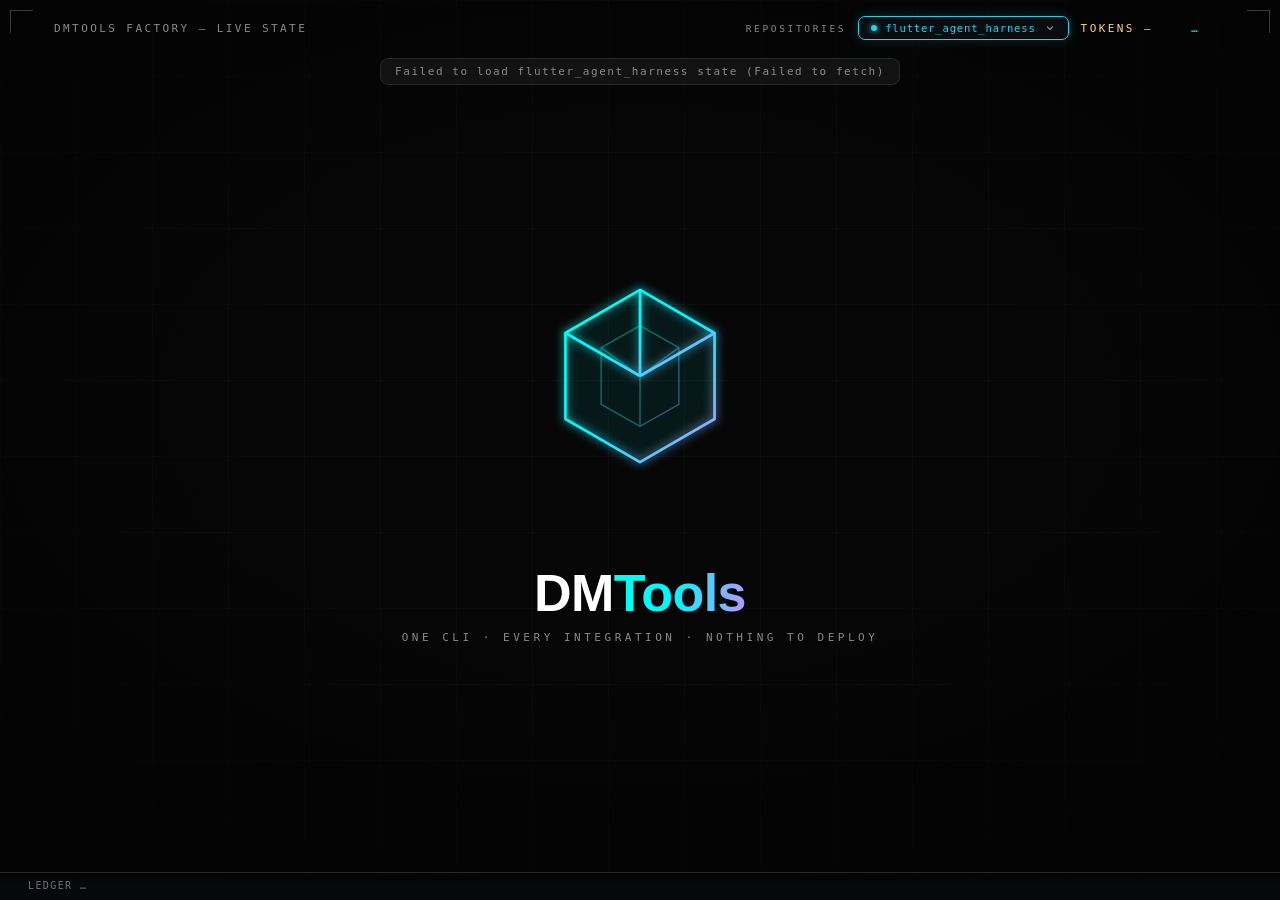
==== commit 0855390c: "fix: regenerate index.html from glyph-free proto.html" ====
--- a/index.html
+++ b/index.html
@@ -28,7 +28,7 @@
           <button class="board__selectBtn" id="factory-btn" type="button" aria-haspopup="listbox" aria-expanded="false">
             <span class="board__selectDot" id="factory-btn-dot"></span>
             <span id="factory-btn-name">…</span>
-            <span class="board__selectCaret">▾</span>
+            <svg class="iconIco board__selectCaret" viewBox="0 0 16 16" aria-hidden="true"><g fill="none" stroke="currentColor" stroke-width="1.5" stroke-linecap="round" stroke-linejoin="round"><path d="M4.5 6.5l3.5 3.5 3.5-3.5"/></g></svg>
           </button>
           <div class="board__selectMenu" id="factory-menu" hidden>
             <input class="board__selectSearch" id="factory-search" type="text" placeholder="Search repositories…" autocomplete="off" spellcheck="false" />
@@ -80,7 +80,7 @@
     <div class="phaseModal" id="phase-modal" role="dialog" aria-modal="true" aria-labelledby="lane-title" hidden>
       <div class="phaseModal__backdrop" data-close></div>
       <div class="phaseModal__panel">
-        <button class="phaseModal__close" type="button" data-close aria-label="Close">✕</button>
+        <button class="phaseModal__close" type="button" data-close aria-label="Close"><svg class="iconIco" viewBox="0 0 16 16" aria-hidden="true"><g fill="none" stroke="currentColor" stroke-width="1.5" stroke-linecap="round"><path d="M4.5 4.5l7 7M11.5 4.5l-7 7"/></g></svg></button>
 
         <div id="lane-view">
           <p class="phaseModal__eyebrow" id="lane-eyebrow"></p>
@@ -92,7 +92,7 @@
         </div>
 
         <div id="ticket-view" hidden>
-          <button class="phaseModal__back" type="button" id="ticket-back">← Back to lane</button>
+          <button class="phaseModal__back" type="button" id="ticket-back"><svg class="iconIco" viewBox="0 0 16 16" aria-hidden="true"><g fill="none" stroke="currentColor" stroke-width="1.5" stroke-linecap="round" stroke-linejoin="round"><path d="M8 3.5L3.5 8 8 12.5M3.5 8H13"/></g></svg><span>Back to lane</span></button>
           <p class="phaseModal__eyebrow" id="ticket-eyebrow"></p>
           <h2 class="phaseModal__title" id="ticket-title"></h2>
           <div class="phaseModal__chips" id="ticket-chips"></div>
@@ -112,7 +112,7 @@
               <dl class="phaseModal__stats" id="ticket-stats"></dl>
               <p class="phaseModal__sectionLabel">Token spend</p>
               <div id="ticket-tokens"></div>
-              <a class="phaseModal__gh" id="ticket-gh" target="_blank" rel="noopener">Open on GitHub ↗</a>
+              <a class="phaseModal__gh" id="ticket-gh" target="_blank" rel="noopener"><span>Open on GitHub</span><svg class="iconIco" viewBox="0 0 16 16" aria-hidden="true"><g fill="none" stroke="currentColor" stroke-width="1.5" stroke-linecap="round" stroke-linejoin="round"><path d="M7 3.5H3.5v9h9V9M9.5 3h3.5v3.5M12.5 3.5L7.5 8.5"/></g></svg></a>
             </aside>
           </div>
         </div>
--- a/proto.css
+++ b/proto.css
@@ -49,7 +49,7 @@
 }
 .board__selectBtn:hover { filter: brightness(1.15); }
 .board__selectDot { width: 6px; height: 6px; border-radius: 50%; background: var(--accent, #22d3ee); flex: none; }
-.board__selectCaret { margin-left: auto; color: var(--faint); font-size: 8px; }
+.board__selectCaret { margin-left: auto; color: var(--faint); width: 10px; height: 10px; }
 .board__selectMenu {
   position: absolute; top: calc(100% + 6px); right: 0; z-index: 60;
   width: 300px; padding: 8px;
@@ -167,8 +167,10 @@
 .tkCard__dur { margin-left: auto; font-family: var(--mono); font-size: 11px; color: var(--faint); }
 .tkCard__title { margin: 7px 0 10px; font-size: 13.5px; line-height: 1.4; color: var(--muted); display: -webkit-box; -webkit-line-clamp: 2; -webkit-box-orient: vertical; overflow: hidden; }
 .tkCard__foot { display: flex; align-items: center; justify-content: space-between; gap: 12px; }
-.tkCard__status { font-family: var(--mono); font-size: 11px; color: var(--sea); white-space: nowrap; overflow: hidden; text-overflow: ellipsis; }
-.tkRail { display: flex; align-items: center; flex-shrink: 0; }
+.tkCard__status { display: inline-flex; align-items: center; gap: 5px; min-width: 0; font-family: var(--mono); font-size: 11px; color: var(--sea); white-space: nowrap; }
+.tkCard__status .iconIco { width: 9px; height: 9px; flex: none; }
+.tkCard__statusTxt { overflow: hidden; text-overflow: ellipsis; }
+.tkRail { display: flex; align-items: center; flex: 0 1 auto; min-width: 0; overflow: hidden; justify-content: flex-end; mask-image: linear-gradient(90deg, transparent 0, #000 16%); -webkit-mask-image: linear-gradient(90deg, transparent 0, #000 16%); }
 .tkRail__dot { width: 7px; height: 7px; border-radius: 50%; flex-shrink: 0; background: #2c3a3d; border: 1px solid rgba(0, 246, 255, 0.25); }
 .tkRail__dot.is-here { background: var(--sea); border-color: var(--sea); box-shadow: 0 0 8px rgba(0, 246, 255, 0.7); }
 .tkRail__line { width: 8px; height: 1px; background: rgba(0, 246, 255, 0.22); flex-shrink: 0; }
@@ -220,9 +222,9 @@
 
 /* Raw history collapsible */
 .tkRaw { margin-top: 4px; }
-.tkRaw summary { cursor: pointer; font-family: var(--mono); font-size: 11px; letter-spacing: 0.12em; text-transform: uppercase; color: var(--faint); padding: 6px 0; list-style: none; }
-.tkRaw summary::before { content: '▸ '; color: var(--sea); }
-.tkRaw[open] summary::before { content: '▾ '; }
+.tkRaw summary { display: inline-flex; align-items: center; gap: 6px; cursor: pointer; font-family: var(--mono); font-size: 11px; letter-spacing: 0.12em; text-transform: uppercase; color: var(--faint); padding: 6px 0; list-style: none; }
+.tkRawChev { color: var(--sea); transition: transform 160ms var(--ease); }
+.tkRaw[open] .tkRawChev { transform: rotate(90deg); }
 .tkRaw summary:hover { color: var(--muted); }
 .tkRaw .phaseModal__history { margin-top: 10px; }
 
@@ -276,3 +278,11 @@
   .board__wires { display: none; }
   .board__mobileLanes { display: block; list-style: none; margin: 24px 0 0; }
 }
+
+/* SVG icon primitives — no emoji/text glyphs in the UI */
+.iconIco { width: 12px; height: 12px; flex: none; display: inline-block; vertical-align: middle; }
+.board__selectMark { display: inline-flex; align-items: center; gap: 4px; }
+.board__selectMark .iconIco { width: 8px; height: 8px; color: var(--sea); }
+.phaseModal__back { display: inline-flex; align-items: center; gap: 6px; }
+.phaseModal__gh { display: inline-flex; align-items: center; gap: 7px; }
+.board__waitIco { color: #ffb454; }
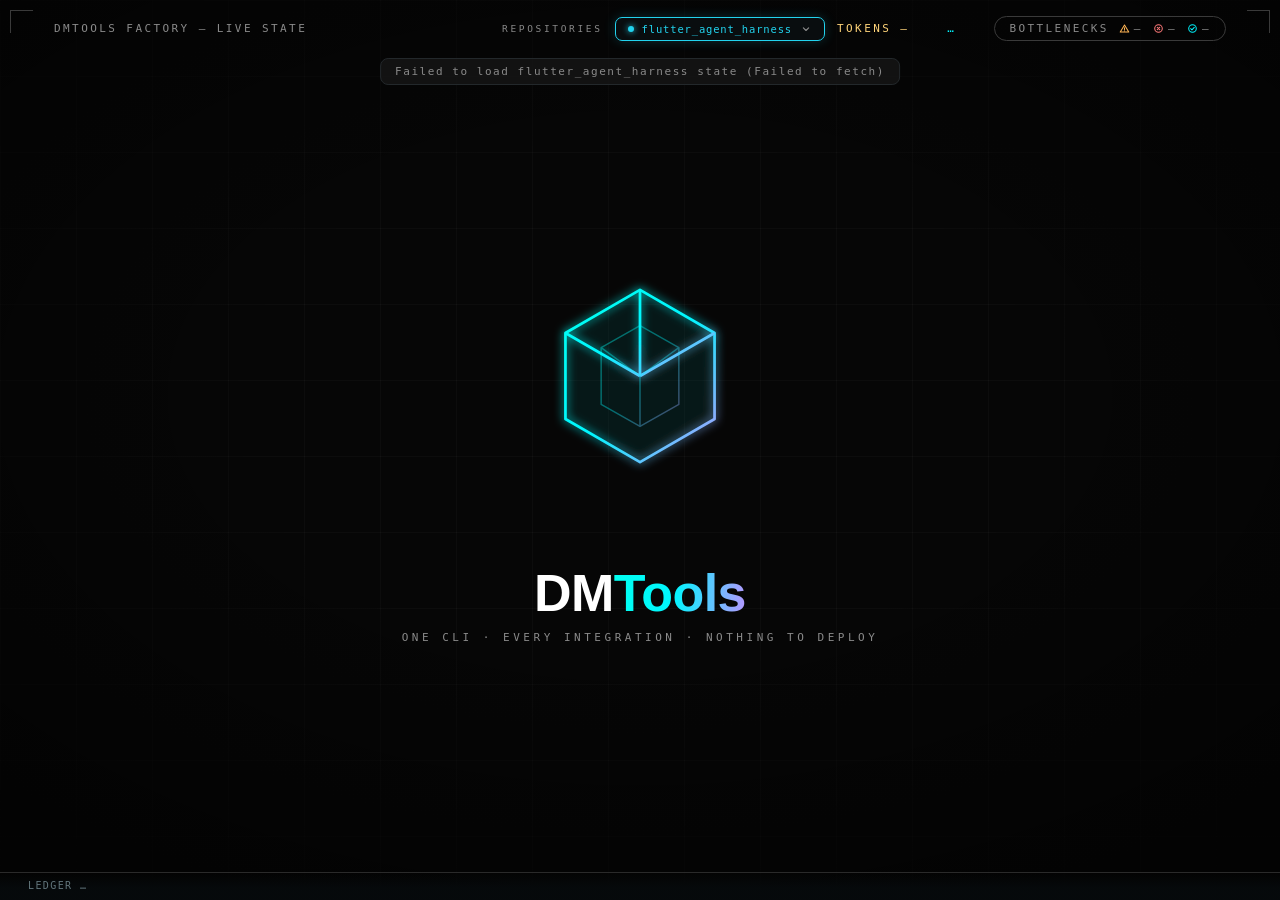
==== commit a589fec7: "chore: sync index.html with proto.html (bottlenecks UI)" ====
--- a/index.html
+++ b/index.html
@@ -37,6 +37,21 @@
         </div>
         <span class="board__hudSeq board__hudTokens" id="token-totals" title="Token spend across all cards · read = prompt + cache, write = completion">TOKENS —</span>
         <span class="board__hudSeq" id="tick-status">…</span>
+        <button class="board__bnBtn" id="bottleneck-btn" type="button" aria-haspopup="dialog" title="Bottlenecks — stuck items, failing checks, delivered today">
+          <span class="board__bnLabel">BOTTLENECKS</span>
+          <span class="board__bnStat is-stuck" title="stuck &gt; 45m no movement">
+            <svg class="iconIco" viewBox="0 0 16 16" aria-hidden="true"><g fill="none" stroke="currentColor" stroke-width="1.5" stroke-linecap="round" stroke-linejoin="round"><path d="M8 2.8L14.2 13H1.8z"/><path d="M8 6.8v2.7M8 11.4v.1"/></g></svg>
+            <b id="bn-stuck">–</b>
+          </span>
+          <span class="board__bnStat is-err" title="failing checks">
+            <svg class="iconIco" viewBox="0 0 16 16" aria-hidden="true"><g fill="none" stroke="currentColor" stroke-width="1.5" stroke-linecap="round" stroke-linejoin="round"><circle cx="8" cy="8" r="5.5"/><path d="M6.2 6.2l3.6 3.6M9.8 6.2l-3.6 3.6"/></g></svg>
+            <b id="bn-err">–</b>
+          </span>
+          <span class="board__bnStat is-ok" title="delivered today (UTC)">
+            <svg class="iconIco" viewBox="0 0 16 16" aria-hidden="true"><g fill="none" stroke="currentColor" stroke-width="1.5" stroke-linecap="round" stroke-linejoin="round"><circle cx="8" cy="8" r="5.5"/><path d="M5.4 8.2l1.8 1.8 3.4-3.7"/></g></svg>
+            <b id="bn-done">–</b>
+          </span>
+        </button>
       </span>
     </header>
     <div class="board__ledger" id="factory-ledger" role="status">LEDGER …</div>
@@ -116,7 +131,34 @@
             </aside>
           </div>
         </div>
+      <div id="bottleneck-view" hidden>
+        <button class="phaseModal__back" type="button" id="bn-back">
+          <svg class="iconIco" viewBox="0 0 16 16" aria-hidden="true"><g fill="none" stroke="currentColor" stroke-width="1.5" stroke-linecap="round" stroke-linejoin="round"><path d="M8 3.5L3.5 8 8 12.5M3.5 8H13"/></g></svg>
+          <span>Back to board</span>
+        </button>
+        <p class="phaseModal__eyebrow" id="bn-eyebrow"></p>
+        <h2 class="phaseModal__title">Bottlenecks</h2>
+        <div class="bnGrid">
+          <section class="bnSec">
+            <p class="phaseModal__sectionLabel">Stuck · no movement &gt; 45m</p>
+            <div id="bn-stuck-list"></div>
+          </section>
+          <section class="bnSec">
+            <p class="phaseModal__sectionLabel">Failing checks</p>
+            <div id="bn-err-list"></div>
+          </section>
+          <section class="bnSec">
+            <p class="phaseModal__sectionLabel">Delivered today · UTC</p>
+            <div id="bn-done-list"></div>
+          </section>
+          <section class="bnSec">
+            <p class="phaseModal__sectionLabel">Avg time per item · by phase</p>
+            <div id="bn-flow"></div>
+          </section>
+        </div>
       </div>
+      </div>
+
     </div>
   </section>
   <script type="module" src="./js/proto-board.js"></script>
--- a/proto.css
+++ b/proto.css
@@ -286,3 +286,42 @@
 .phaseModal__back { display: inline-flex; align-items: center; gap: 6px; }
 .phaseModal__gh { display: inline-flex; align-items: center; gap: 7px; }
 .board__waitIco { color: #ffb454; }
+
+/* Bottlenecks: HUD chip + panel */
+.board__bnBtn { display: inline-flex; align-items: center; gap: 10px; background: none; border: 1px solid var(--hairline-strong); border-radius: 999px; padding: 5px 14px; font-family: var(--mono); font-size: 11px; letter-spacing: 0.22em; color: var(--muted); cursor: pointer; }
+.board__bnBtn:hover { border-color: var(--sea); color: var(--text); }
+.board__bnLabel { color: var(--faint); }
+.board__bnStat { display: inline-flex; align-items: center; gap: 4px; }
+.board__bnStat .iconIco { width: 11px; height: 11px; }
+.board__bnStat b { font-weight: 500; color: var(--faint); }
+.board__bnStat.is-stuck .iconIco { color: #ffb454; }
+.board__bnStat.is-stuck b.is-hot { color: #ffb454; }
+.board__bnStat.is-err .iconIco { color: #ff7a7a; }
+.board__bnStat.is-err b.is-hot { color: #ff7a7a; }
+.board__bnStat.is-ok .iconIco { color: var(--sea); }
+.board__bnStat.is-ok b.is-hot { color: var(--sea); }
+.bnGrid { display: grid; grid-template-columns: 1fr; gap: 4px 36px; }
+@media (min-width: 960px) { .bnGrid { grid-template-columns: 1fr 1fr; } }
+.bnRow { display: flex; align-items: baseline; gap: 10px; width: 100%; text-align: left; background: none; border: 0; border-top: 1px solid var(--hairline); padding: 7px 2px; color: inherit; font: inherit; cursor: pointer; }
+.bnRow:hover { background: rgba(255,255,255,0.04); }
+.bnRow__id { font-family: var(--mono); font-size: 11px; color: var(--sky); flex: none; min-width: 42px; }
+.bnRow__title { flex: 1; min-width: 0; font-size: 13px; color: var(--muted); overflow: hidden; text-overflow: ellipsis; white-space: nowrap; }
+.bnRow__lane { font-family: var(--mono); font-size: 9px; letter-spacing: 0.1em; text-transform: uppercase; color: var(--faint); flex: none; }
+.bnRow__meta { font-family: var(--mono); font-size: 11px; flex: none; min-width: 64px; text-align: right; }
+.bnRow__meta.is-warn { color: #ffb454; }
+.bnRow__meta.is-bad { color: #ff7a7a; }
+.bnRow__meta.is-good { color: var(--sea); }
+.bnMore { margin: 6px 0 0; font-family: var(--mono); font-size: 10.5px; color: var(--faint); }
+.bnBig { margin: 2px 0 8px; font-family: var(--mono); font-size: 26px; color: #fff; }
+.bnFlow { margin-bottom: 10px; }
+.bnFlow__row { display: flex; align-items: baseline; gap: 10px; }
+.bnFlow__label { font-size: 12.5px; color: var(--muted); }
+.bnFlow__avg { margin-left: auto; font-family: var(--mono); font-size: 10.5px; color: var(--faint); }
+
+/* Per-phase workflow run links (raw history rows) */
+.tkRuns { display: flex; align-items: center; gap: 6px; margin-top: 5px; flex-wrap: wrap; }
+.tkRuns__link { display: inline-flex; align-items: center; gap: 4px; font-family: var(--mono); font-size: 10px; color: var(--sea); text-decoration: none; border: 1px solid rgba(0,246,255,0.25); border-radius: 6px; padding: 2px 7px; max-width: 240px; }
+.tkRuns__link .iconIco { width: 9px; height: 9px; }
+.tkRuns__link span { overflow: hidden; text-overflow: ellipsis; white-space: nowrap; }
+.tkRuns__link:hover { border-color: rgba(0,246,255,0.6); background: rgba(0,246,255,0.06); }
+.tkRuns__more { font-family: var(--mono); font-size: 10px; color: var(--faint); }
